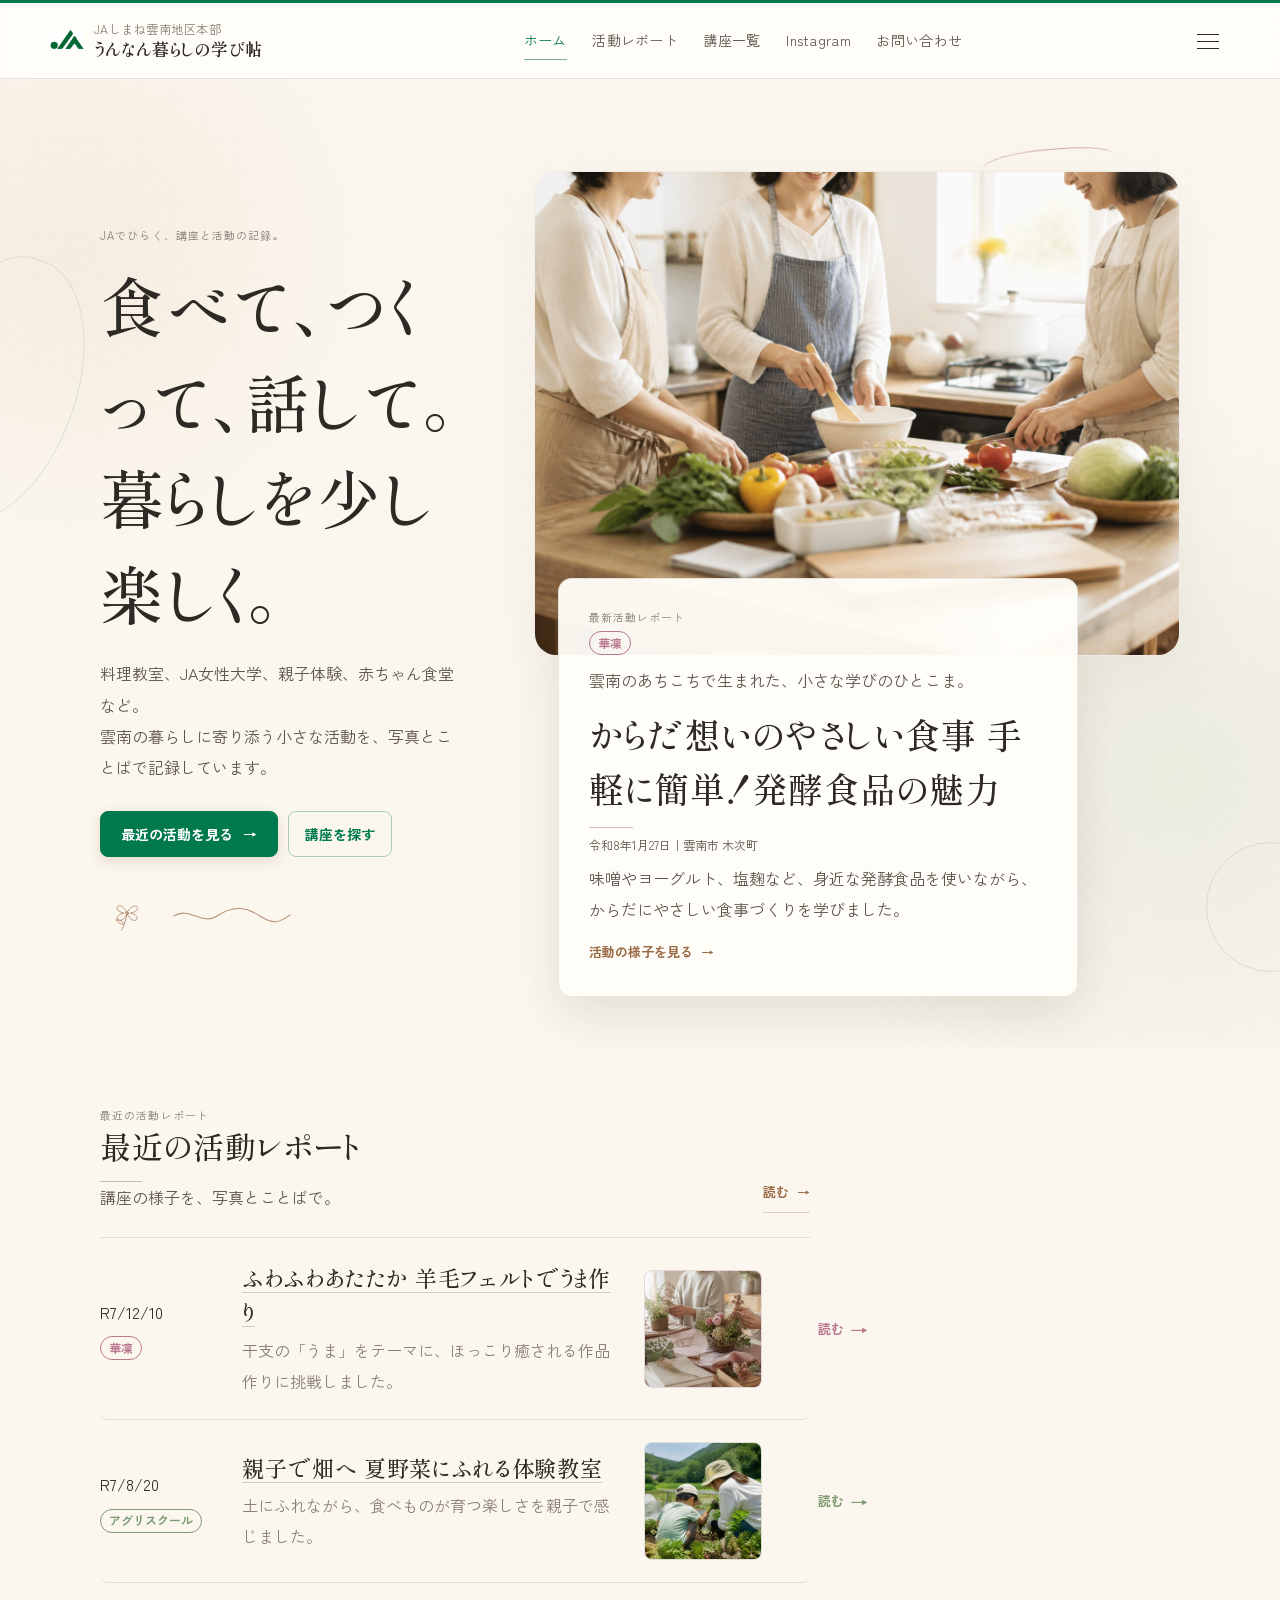
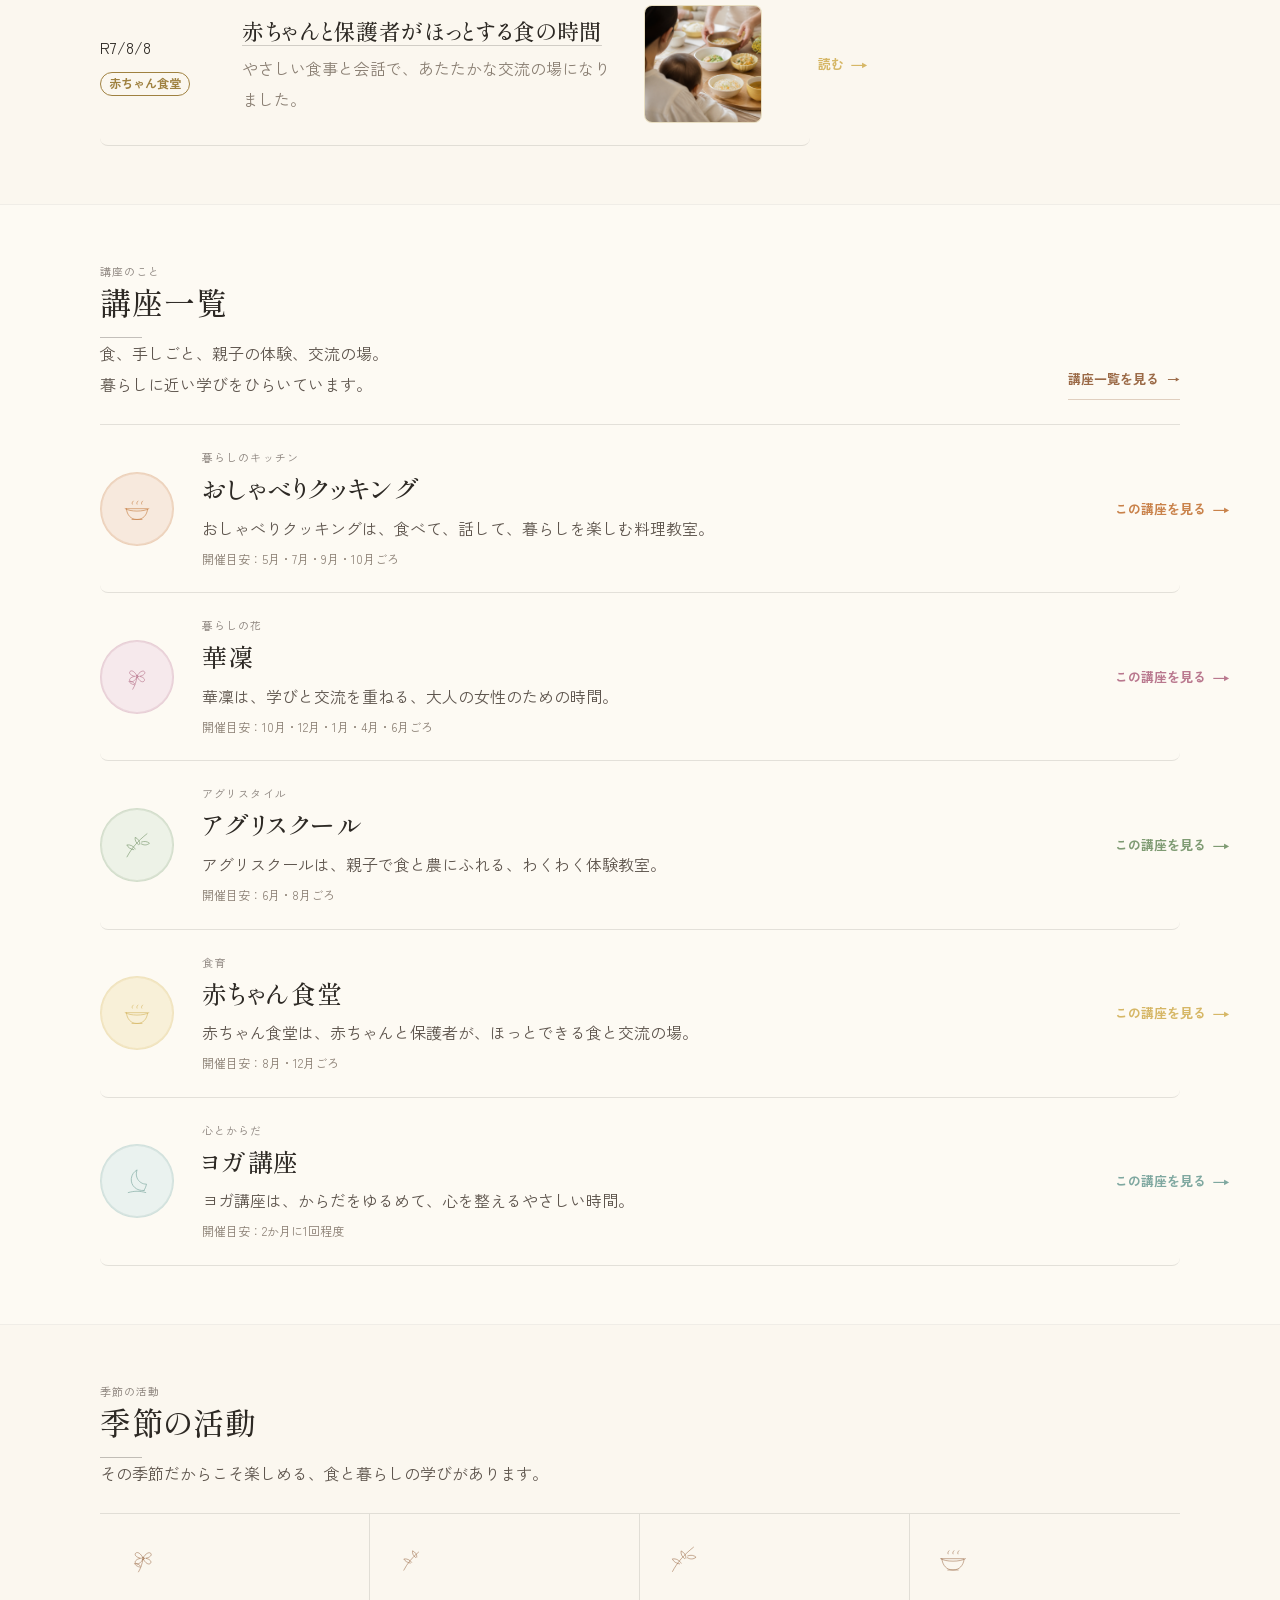
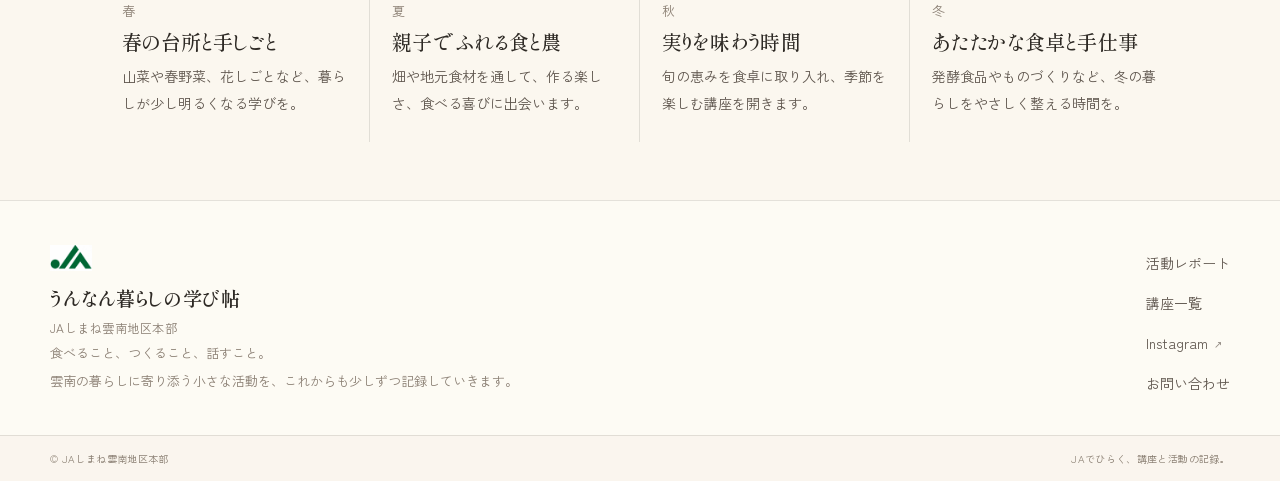
==== index.html @ 9eea7ff0 "うんなん暮らしの学び帖 初回コミット（公開サイト＋GAS管理画面） Co-Authored-By: Claude Fable 5 <noreply@anthropic.com>" ====
<!doctype html>
<html lang="ja">
<head>
  <meta charset="utf-8">
  <meta name="viewport" content="width=device-width, initial-scale=1">
  <title>うんなん暮らしの学び帖｜JAしまね雲南地区本部</title>
  <meta name="description" content="料理教室、JA女性大学、親子体験、赤ちゃん食堂など。雲南の暮らしに寄り添う小さな活動を、写真とことばで記録しています。">
  <meta name="theme-color" content="#fbf7ef">

  <meta property="og:type" content="website">
  <meta property="og:title" content="うんなん暮らしの学び帖">
  <meta property="og:description" content="食べて、つくって、話して。雲南の暮らしに寄り添う講座と活動の記録。">
  <meta property="og:site_name" content="うんなん暮らしの学び帖">
  <meta property="og:image" content="assets/images/symbol_ja.png">
  <meta name="format-detection" content="telephone=no">

  <link rel="icon" href="assets/images/symbol_ja.png" type="image/png">
  <link rel="apple-touch-icon" href="assets/images/symbol_ja.png">

  <link rel="preconnect" href="https://fonts.googleapis.com">
  <link rel="preconnect" href="https://fonts.gstatic.com" crossorigin>
  <link href="https://fonts.googleapis.com/css2?family=Shippori+Mincho:wght@400;500;600;700&family=Zen+Kaku+Gothic+New:wght@400;500;700&display=swap" rel="stylesheet">

  <link rel="stylesheet" href="style.css?v=20260709-photo-quality-ui">

  <style>
    /* =========================================================
       Design refresh — 2026-07-09
       既存 style.css / app.js を壊さず index.html 側だけで上書きする
       デザインパッチ。index.html を差し替えるだけで反映されます。
       ・和文Webフォント（明朝＝Shippori Mincho / ゴシック＝Zen Kaku）
       ・"帖(notebook)" を意識した紙とJAグリーンの綴じ差し色
       ・ボタン/カード/一覧の手触りを微調整
       ・フッター再構成・スキップリンク・focus / reduced-motion 対応
       ========================================================= */

    :root {
      --font-sans: "Zen Kaku Gothic New", system-ui, -apple-system, BlinkMacSystemFont, "Hiragino Sans", "Yu Gothic", sans-serif;
      --font-serif: "Shippori Mincho", "Yu Mincho", "Hiragino Mincho ProN", "Noto Serif JP", serif;
      --shadow-soft: 0 6px 20px rgba(70, 50, 30, 0.05);
      --shadow-panel: 0 18px 48px rgba(70, 50, 30, 0.07);
    }

    body {
      font-feature-settings: "palt" 1;
      text-rendering: optimizeLegibility;
      -webkit-font-smoothing: antialiased;
    }

    ::selection {
      background: rgba(0, 122, 77, 0.14);
    }

    :focus-visible {
      outline: 2px solid var(--warm-brown);
      outline-offset: 3px;
      border-radius: 3px;
    }

    @media (prefers-reduced-motion: reduce) {
      * {
        animation-duration: 0.001ms !important;
        transition-duration: 0.001ms !important;
        scroll-behavior: auto !important;
      }
    }

    /* --- スキップリンク（キーボード操作時のみ表示） --- */
    .skip-link {
      position: fixed;
      top: 12px;
      left: 12px;
      z-index: 300;
      padding: 10px 16px;
      border-radius: var(--radius-sm);
      background: var(--ja-green);
      color: #fff;
      font-size: 13px;
      font-weight: 700;
      opacity: 0;
      transform: translateY(-64px);
      transition: transform 160ms ease, opacity 160ms ease;
    }
    .skip-link:focus-visible {
      opacity: 1;
      transform: none;
      outline-color: #fff;
    }

    /* --- ヘッダー：帳面の綴じ紐のようなJAグリーンの差し色 --- */
    .site-header {
      border-top: 3px solid var(--ja-green);
    }
    .brand strong {
      font-family: var(--font-serif);
      font-weight: 600;
      letter-spacing: 0.03em;
    }
    .brand small {
      letter-spacing: 0.04em;
    }
    .desktop-nav a {
      letter-spacing: 0.02em;
    }
    /* アクティブ/ホバーの下線をやや太く、JAグリーン寄りに */
    .desktop-nav a.is-active,
    .desktop-nav a:hover {
      color: var(--ja-green);
    }
    .desktop-nav a.is-active::after,
    .desktop-nav a:hover::after {
      opacity: 0.55;
    }

    /* --- ボタンの手触りを少しやわらかく --- */
    .primary-button {
      box-shadow: 0 4px 14px rgba(155, 106, 71, 0.22);
      transition: transform 140ms ease, box-shadow 140ms ease, background 140ms ease;
    }
    .primary-button:hover {
      background: color-mix(in srgb, var(--warm-brown), #000 6%);
      box-shadow: 0 7px 20px rgba(155, 106, 71, 0.28);
      transform: translateY(-1px);
    }
    .outline-button,
    .button-quiet,
    .ghost-button {
      transition: background 140ms ease, border-color 140ms ease, color 140ms ease;
    }
    .button-quiet:hover,
    .outline-button:hover {
      border-color: var(--warm-brown);
    }

    /* --- 見出しの明朝を少し引き締める --- */
    .section-title,
    .feature-report__caption h2,
    .course-row h3,
    .news-item h3,
    .info-box h2,
    .voice-box h2 {
      letter-spacing: 0.03em;
    }

    /* --- 最新レポートのキャプションカードに奥行き --- */
    .feature-report__caption {
      box-shadow: var(--shadow-panel);
    }

    /* --- 一覧行：ホバー時にほんの少し前へ出る手触り --- */
    .news-item,
    .course-row {
      border-radius: var(--radius-sm);
      transition: background 160ms ease, border-color 160ms ease, transform 160ms ease;
    }
    .news-item:hover,
    .course-row:hover {
      transform: translateX(2px);
    }
    .news-item__image img,
    .feature-report__image img,
    .course-door__photo img,
    .article-main-image img {
      transition: transform 320ms ease, filter 320ms ease;
    }
    .news-item:hover .news-item__image img,
    .feature-report:hover .feature-report__image img {
      transform: scale(1.03);
      filter: saturate(0.98) contrast(0.98);
    }

    /* --- 講座アイコンの円に、講座色のやわらかな塗り --- */
    .course-row__icon {
      background: color-mix(in srgb, var(--course-soft), transparent 24%);
      box-shadow: inset 0 0 0 1px color-mix(in srgb, var(--course-color), transparent 82%);
    }

    /* --- 季節ノートのアイコンを講座色でなく季節の茶に統一（既存踏襲）--- */
    .season-note h3 {
      letter-spacing: 0.02em;
    }

    /* --- モバイルメニュー末尾のひとこと --- */
    .menu-foot {
      margin: 24px 0 0;
      color: var(--muted);
      font-family: var(--font-serif);
      font-size: 14px;
      line-height: 2.1;
    }

    .noscript-note {
      width: min(var(--content), calc(100% - 48px));
      margin: 56px auto;
      color: var(--text-soft);
    }

    /* --- フッター再構成（2段組＋下段のクレジット帯） --- */
    .site-footer .footer-inner {
      align-items: start;
      padding: 44px 0 32px;
    }
    .footer-brand {
      max-width: 540px;
    }
    .footer-title {
      margin: 0;
      color: var(--ink);
      font-family: var(--font-serif);
      font-size: 19px;
      font-weight: 600;
      letter-spacing: 0.03em;
    }
    .footer-org {
      margin: 3px 0 14px;
      color: var(--muted);
      font-size: 12px;
      letter-spacing: 0.04em;
    }
    .footer-note {
      margin: 0;
      font-size: 13px;
      line-height: 2.1;
    }
    .footer-links {
      display: grid;
      gap: 2px;
      align-content: start;
      justify-items: start;
    }
    .footer-links a {
      min-height: 38px;
      color: var(--text-soft);
    }
    .footer-links a:hover {
      color: var(--warm-brown);
    }
    .footer-bottom {
      border-top: 1px solid var(--line);
      background: rgba(248, 241, 231, 0.5);
    }
    .footer-bottom-inner {
      display: flex;
      flex-wrap: wrap;
      gap: 6px 18px;
      justify-content: space-between;
      width: min(var(--wide), calc(100% - 40px));
      margin: 0 auto;
      padding: 13px 0;
      color: var(--muted);
      font-size: 12px;
      letter-spacing: 0.03em;
    }

    @media (max-width: 800px) {
      .footer-bottom-inner {
        width: min(100% - 24px, var(--wide));
      }
    }
  </style>
</head>
<body>
  <a class="skip-link" href="#app">本文へ移動する</a>

  <header class="site-header">
    <div class="header-inner">
      <a class="brand" href="#home" data-route="home" aria-label="ホームへ">
        <span class="ja-mark" aria-hidden="true">
          <img src="assets/images/symbol_ja.png" alt="">
        </span>
        <span>
          <small>JAしまね雲南地区本部</small>
          <strong>うんなん暮らしの学び帖</strong>
        </span>
      </a>

      <nav class="desktop-nav" aria-label="主要ナビゲーション">
        <a href="#home" data-route="home">ホーム</a>
        <a href="#reports" data-route="reports">活動レポート</a>
        <a href="#courses" data-route="courses">講座一覧</a>
        <a class="nav-external" href="https://www.instagram.com/" target="_blank" rel="noopener noreferrer">Instagram</a>
        <a href="#contact" data-route="contact">お問い合わせ</a>
      </nav>

      <div class="header-actions">
        <button class="menu-button" type="button" aria-label="メニューを開く" aria-expanded="false" aria-controls="mobileMenu">
          <span></span>
          <span></span>
          <span></span>
        </button>
      </div>
    </div>
  </header>

  <div class="mobile-menu" id="mobileMenu" hidden>
    <a href="#home" data-route="home">ホーム</a>
    <a href="#reports" data-route="reports">活動レポート</a>
    <a href="#courses" data-route="courses">講座一覧</a>
    <a class="nav-external" href="https://www.instagram.com/" target="_blank" rel="noopener noreferrer">Instagram<span class="external-mark" aria-hidden="true">↗</span></a>
    <a href="#contact" data-route="contact">お問い合わせ</a>
    <p class="menu-foot">食べて、つくって、話して。<br>暮らしを少し楽しく。</p>
  </div>

  <div class="page-loading" id="pageLoading" hidden aria-live="polite">読み込み中</div>

  <main id="app" tabindex="-1">
    <noscript>
      <p class="noscript-note">このサイトの表示にはJavaScriptが必要です。ブラウザの設定をご確認ください。</p>
    </noscript>
  </main>

  <footer class="site-footer">
    <div class="footer-inner">
      <div class="footer-brand">
        <img class="footer-ja-mark" src="assets/images/symbol_ja.png" alt="" aria-hidden="true">
        <p class="footer-title">うんなん暮らしの学び帖</p>
        <p class="footer-org">JAしまね雲南地区本部</p>
        <p class="footer-note">食べること、つくること、話すこと。<br>雲南の暮らしに寄り添う小さな活動を、これからも少しずつ記録していきます。</p>
      </div>
      <nav class="footer-links" aria-label="フッターナビゲーション">
        <a href="#reports" data-route="reports">活動レポート</a>
        <a href="#courses" data-route="courses">講座一覧</a>
        <a class="nav-external" href="https://www.instagram.com/" target="_blank" rel="noopener noreferrer">Instagram</a>
        <a href="#contact" data-route="contact">お問い合わせ</a>
      </nav>
    </div>
    <div class="footer-bottom">
      <div class="footer-bottom-inner">
        <small>&copy; JAしまね雲南地区本部</small>
        <small>JAでひらく、講座と活動の記録。</small>
      </div>
    </div>
  </footer>

  <!-- 公開データの取得先（GAS ウェブアプリ / gas/Code.gs）。
       このURLを外す・空にすると data.js 同梱のサンプルデータで表示します。 -->
  <script>
    window.LEARNING_DATA_URL = "https://script.google.com/macros/s/AKfycbzBBz-yblFop0MwRkPhVc04i-c4s7ERwGhSbIxobxYdKeJ8aN7dman0VWMcrBsDC6qzqA/exec";
    window.LEARNING_ADMIN_URL = window.LEARNING_DATA_URL + "?page=admin";
  </script>
  <script src="data.js?v=20260710-admin-fallback"></script>
  <script src="app.js?v=20260710-admin-fallback"></script>
</body>
</html>
---- style.css ----
:root {
  --bg: #fbf7ef;
  --paper: #fffdf8;
  --paper-soft: #f8f1e7;
  --ink: #2d2924;
  --text-soft: #5e554d;
  --muted: #8a7f73;
  --line: rgba(45, 41, 36, 0.12);
  --line-strong: rgba(45, 41, 36, 0.22);
  --ja-green: #007a4d;
  --warm-brown: #9b6a47;
  --cooking: #c9824a;
  --cooking-pale: #f5e4d5;
  --karin: #b9788e;
  --karin-pale: #f4e4e9;
  --agri: #7f9b73;
  --agri-pale: #e8efe3;
  --baby: #d6b766;
  --baby-pale: #f6edcf;
  --yoga: #7fa8a0;
  --yoga-pale: #e4efed;
  --admin: #566d7d;
  --admin-pale: #edf3f6;
  --font-sans: system-ui, -apple-system, BlinkMacSystemFont, "Hiragino Sans", "Yu Gothic", sans-serif;
  --font-serif: "Yu Mincho", "Hiragino Mincho ProN", "Noto Serif JP", serif;
  --radius-sm: 8px;
  --radius-md: 14px;
  --radius-lg: 22px;
  --shadow-soft: 0 5px 16px rgba(70, 50, 30, 0.025);
  --shadow-panel: 0 14px 42px rgba(70, 50, 30, 0.04);
  --content: 1080px;
  --wide: 1180px;
  --reading: 680px;
}

* {
  box-sizing: border-box;
}

html {
  scroll-behavior: smooth;
}

body {
  margin: 0;
  background: var(--bg);
  color: var(--ink);
  font-family: var(--font-sans);
  font-size: 16px;
  line-height: 1.95;
  letter-spacing: 0;
}

body::before {
  position: fixed;
  inset: 0;
  z-index: -1;
  content: "";
  pointer-events: none;
  background:
    linear-gradient(90deg, rgba(45, 41, 36, 0.025) 1px, transparent 1px),
    linear-gradient(rgba(45, 41, 36, 0.018) 1px, transparent 1px);
  background-size: 34px 34px;
  mask-image: linear-gradient(180deg, rgba(0, 0, 0, 0.55), transparent 78%);
}

body::after {
  position: fixed;
  inset: 0;
  z-index: 100;
  content: "";
  pointer-events: none;
  background: rgba(45, 41, 36, 0);
  transition: background 180ms ease;
}

body.menu-open {
  overflow: hidden;
}

body.menu-open::after {
  pointer-events: auto;
  background: rgba(45, 41, 36, 0.28);
}

a {
  color: inherit;
  text-decoration: none;
}

button,
input,
select,
textarea {
  font: inherit;
}

button {
  cursor: pointer;
}

img {
  display: block;
  max-width: 100%;
}

.site-header {
  position: sticky;
  top: 0;
  z-index: 130;
  border-bottom: 1px solid var(--line);
  background: rgba(255, 253, 248, 0.9);
  backdrop-filter: blur(14px);
}

.page-loading {
  position: fixed;
  top: 82px;
  right: 18px;
  z-index: 80;
  padding: 8px 12px;
  border: 1px solid var(--line);
  border-radius: 999px;
  background: rgba(255, 253, 248, 0.94);
  color: var(--muted);
  font-size: 12px;
  box-shadow: 0 4px 14px rgba(70, 50, 30, 0.02);
}

.header-inner {
  display: flex;
  align-items: center;
  justify-content: space-between;
  gap: 20px;
  width: min(var(--wide), calc(100% - 40px));
  min-height: 72px;
  margin: 0 auto;
}

.brand {
  display: inline-flex;
  align-items: center;
  gap: 10px;
  min-width: 250px;
}

.ja-mark {
  display: block;
  flex: 0 0 auto;
  width: 34px;
}

.ja-mark img {
  display: block;
  width: 100%;
  height: auto;
}

.brand small,
.kicker,
.meta,
.card-meta,
.form-hint {
  display: block;
  color: var(--muted);
  font-size: 12px;
  line-height: 1.55;
}

.kicker {
  color: rgba(94, 85, 77, 0.72);
  font-size: 11px;
  letter-spacing: 0.1em;
  text-transform: none;
}

.brand strong {
  display: block;
  font-size: 17px;
  font-weight: 600;
  line-height: 1.35;
}

.desktop-nav {
  display: flex;
  flex: 1 1 auto;
  align-items: center;
  justify-content: center;
  gap: clamp(14px, 2vw, 26px);
  color: var(--text-soft);
  font-size: 14px;
  white-space: nowrap;
}

.desktop-nav a {
  position: relative;
  display: inline-flex;
  align-items: center;
  gap: 6px;
  padding: 24px 0;
}

.desktop-nav a::after {
  position: absolute;
  right: 0;
  bottom: 18px;
  left: 0;
  height: 1px;
  content: "";
  background: currentColor;
  opacity: 0;
  transform: scaleX(0.4);
  transition: opacity 180ms ease, transform 180ms ease;
}

.desktop-nav a.is-active,
.desktop-nav a:hover {
  color: var(--warm-brown);
}

.desktop-nav a.is-active::after,
.desktop-nav a:hover::after {
  opacity: 0.45;
  transform: scaleX(1);
}

.nav-external::after {
  content: "↗";
  color: currentColor;
  font-size: 0.72em;
  line-height: 1;
  opacity: 0.68;
}

.header-actions {
  display: flex;
  align-items: center;
  gap: 10px;
}

.outline-button,
.primary-button,
.button-quiet,
.ghost-button {
  display: inline-flex;
  align-items: center;
  justify-content: center;
  gap: 10px;
  min-height: 42px;
  padding: 7px 16px;
  border: 1px solid var(--line-strong);
  border-radius: var(--radius-sm);
  background: transparent;
  color: var(--warm-brown);
  font-weight: 600;
  font-size: 14px;
  line-height: 1.3;
}

.primary-button {
  border-color: var(--warm-brown);
  background: var(--warm-brown);
  color: var(--paper);
}

.outline-button:hover,
.primary-button:hover,
.button-quiet:hover,
.ghost-button:hover,
.text-link:hover,
.section-link:hover {
  background: rgba(155, 106, 71, 0.06);
}

.menu-button {
  position: relative;
  z-index: 132;
  display: grid;
  width: 44px;
  height: 44px;
  place-items: center;
  border: 0;
  background: transparent;
  color: var(--ink);
}

.menu-button span {
  position: absolute;
  left: 11px;
  display: block;
  width: 22px;
  height: 1px;
  background: currentColor;
  transition: transform 180ms ease, opacity 180ms ease;
}

.menu-button span:nth-child(1) {
  top: 15px;
}

.menu-button span:nth-child(2) {
  top: 22px;
}

.menu-button span:nth-child(3) {
  top: 29px;
}

.menu-button[aria-expanded="true"] span:nth-child(1) {
  top: 22px;
  transform: rotate(42deg);
}

.menu-button[aria-expanded="true"] span:nth-child(2) {
  opacity: 0;
}

.menu-button[aria-expanded="true"] span:nth-child(3) {
  top: 22px;
  transform: rotate(-42deg);
}

.mobile-menu {
  position: fixed;
  top: 0;
  right: 0;
  bottom: 0;
  z-index: 121;
  display: grid;
  align-content: start;
  gap: 0;
  width: min(86vw, 380px);
  margin: 0;
  padding: 88px 30px 30px;
  border-left: 1px solid var(--line);
  border-radius: 24px 0 0 24px;
  background: rgba(255, 253, 248, 0.98);
  box-shadow: -20px 0 80px rgba(45, 41, 36, 0.18);
}

.mobile-menu::before {
  display: block;
  margin-bottom: 16px;
  color: var(--muted);
  font-size: 12px;
  letter-spacing: 0.12em;
  content: "メニュー";
}

.mobile-menu[hidden] {
  display: none;
}

.mobile-menu a {
  display: flex;
  align-items: center;
  justify-content: space-between;
  gap: 12px;
  min-height: 52px;
  padding: 14px 2px;
  border-bottom: 1px solid var(--line);
  font-family: var(--font-serif);
  font-size: 20px;
}

.mobile-menu a.is-active {
  color: var(--warm-brown);
}

.mobile-menu .menu-secondary {
  color: var(--muted);
  font-family: var(--font-sans);
  font-size: 14px;
}

.mobile-menu .nav-external::after {
  display: none;
}

.external-mark {
  color: var(--muted);
  font-family: var(--font-sans);
  font-size: 13px;
}

#app {
  min-height: 70vh;
  outline: none;
}

.page {
  animation: page-in 220ms ease;
}

@keyframes page-in {
  from {
    opacity: 0;
    transform: translateY(8px);
  }
  to {
    opacity: 1;
    transform: translateY(0);
  }
}

.container {
  width: min(var(--content), calc(100% - 48px));
  margin: 0 auto;
}

.home-cover {
  position: relative;
  overflow: hidden;
  padding: clamp(44px, 8vw, 92px) 0 52px;
  background:
    radial-gradient(circle at 6% 18%, rgba(201, 130, 74, 0.09), transparent 20rem),
    radial-gradient(circle at 92% 72%, rgba(127, 155, 115, 0.12), transparent 24rem);
}

.home-cover::before {
  position: absolute;
  top: 18%;
  left: -76px;
  width: 150px;
  height: 270px;
  content: "";
  border: 1px solid rgba(0, 122, 77, 0.13);
  border-radius: 48% 52% 55% 45%;
  transform: rotate(18deg);
  pointer-events: none;
}

.home-cover::after {
  position: absolute;
  right: -56px;
  bottom: 8%;
  width: 128px;
  height: 128px;
  content: "";
  border: 1px solid rgba(155, 106, 71, 0.18);
  border-radius: 50%;
  pointer-events: none;
}

.home-cover__grid {
  position: relative;
  z-index: 1;
  display: grid;
  grid-template-columns: minmax(0, 0.72fr) minmax(480px, 1.28fr);
  gap: clamp(32px, 6vw, 70px);
  align-items: center;
}

.home-cover__copy h1,
.subpage-hero h1,
.course-door h1,
.article-title-block h1,
.admin-top h1 {
  margin: 12px 0 18px;
  font-family: var(--font-serif);
  font-weight: 500;
  line-height: 1.5;
  letter-spacing: 0.04em;
}

.home-cover__copy h1 {
  font-size: clamp(38px, 6vw, 64px);
}

.home-cover__copy p,
.lead {
  max-width: 610px;
  margin: 0;
  color: var(--text-soft);
  font-size: 16px;
}

code {
  padding: 0.12em 0.35em;
  border: 1px solid rgba(45, 41, 36, 0.12);
  border-radius: 5px;
  background: rgba(255, 253, 248, 0.72);
  color: var(--warm-brown);
  font-family: ui-monospace, SFMono-Regular, Menlo, Consolas, monospace;
  font-size: 0.9em;
}

.hero-actions {
  display: flex;
  flex-wrap: wrap;
  gap: 10px;
  margin-top: 26px;
}

.home-cover__actions {
  margin-top: 28px;
}

.home-cover__actions .primary-button {
  min-height: 46px;
  padding-inline: 20px;
  background: var(--ja-green);
  border-color: var(--ja-green);
  color: #fff;
}

.home-cover__actions .primary-button:hover {
  background: #006c45;
  border-color: #006c45;
}

.home-cover__actions .outline-button {
  min-height: 46px;
  border-color: rgba(0, 122, 77, 0.32);
  color: var(--ja-green);
}

.home-cover__actions .outline-button:hover {
  background: rgba(0, 122, 77, 0.06);
  border-color: var(--ja-green);
}

.cover-doodle {
  display: flex;
  align-items: center;
  gap: 18px;
  margin-top: 30px;
  color: rgba(155, 106, 71, 0.72);
}

.hand-icon {
  display: inline-flex;
  color: currentColor;
}

.hand-icon svg {
  width: 54px;
  height: 54px;
  fill: none;
  stroke: currentColor;
  stroke-width: 1.05;
  stroke-linecap: round;
  stroke-linejoin: round;
}

.hand-icon-wave svg {
  width: 120px;
  height: 24px;
}

.feature-report {
  position: relative;
  min-width: 0;
  filter: drop-shadow(0 16px 30px rgba(70, 50, 30, 0.06));
}

.feature-report::before {
  position: absolute;
  top: -22px;
  right: 10%;
  width: 132px;
  height: 28px;
  content: "";
  border-top: 1px solid color-mix(in srgb, var(--course-color), transparent 30%);
  border-radius: 60% 40% 48% 52%;
  transform: rotate(-4deg);
}

.feature-report__image {
  display: block;
  overflow: hidden;
  border-radius: var(--radius-lg);
  background: var(--course-soft);
}

.image-frame {
  position: relative;
}

.photo-frame {
  overflow: hidden;
  border: 1px solid rgba(70, 55, 40, 0.08);
  border-radius: 22px;
  background: #fffdf8;
}

.photo-frame img {
  width: 100%;
  height: 100%;
  object-fit: cover;
  filter: brightness(1.04) contrast(0.96) saturate(0.9);
}

.article-main-photo {
  aspect-ratio: 4 / 3;
}

.gallery-photo {
  aspect-ratio: 1 / 1;
}

.photo-pos-center img {
  object-position: center center;
}

.photo-pos-top img {
  object-position: center top;
}

.photo-pos-bottom img {
  object-position: center bottom;
}

.photo-pos-left img {
  object-position: left center;
}

.photo-pos-right img {
  object-position: right center;
}

.image-frame.is-loading::before,
.image-frame.is-error::after {
  position: absolute;
  inset: 0;
  z-index: 1;
  display: grid;
  place-items: center;
  padding: 18px;
  background: color-mix(in srgb, var(--course-soft, var(--paper-soft)), var(--paper) 50%);
  color: var(--muted);
  font-size: 13px;
  text-align: center;
}

.image-frame.is-loading::before {
  content: "画像を読み込み中";
}

.image-frame.is-error::after {
  content: "画像を読み込めませんでした";
}

.feature-report__image img {
  width: 100%;
  min-height: 430px;
  object-fit: cover;
  filter: brightness(1.04) contrast(0.96) saturate(0.9);
}

.feature-report__caption {
  position: relative;
  width: min(520px, calc(100% - 44px));
  margin: -78px 0 0 24px;
  padding: clamp(20px, 4vw, 30px);
  border: 1px solid rgba(45, 41, 36, 0.1);
  border-radius: var(--radius-md);
  background: rgba(255, 253, 248, 0.96);
  box-shadow: 0 4px 14px rgba(70, 50, 30, 0.02);
}

.feature-report__caption h2 {
  margin: 10px 0 8px;
  font-family: var(--font-serif);
  font-size: clamp(24px, 3vw, 35px);
  font-weight: 500;
  line-height: 1.55;
}

.feature-report__caption h2::after {
  display: block;
  width: 44px;
  height: 1px;
  margin-top: 12px;
  content: "";
  background: var(--course-color);
  opacity: 0.5;
}

.feature-report__caption p {
  margin: 8px 0 0;
  color: var(--text-soft);
}

.section {
  padding: 58px 0;
}

.section-paper {
  background: rgba(255, 253, 248, 0.45);
  border-top: 1px solid rgba(45, 41, 36, 0.06);
  border-bottom: 1px solid rgba(45, 41, 36, 0.06);
}

.section-header {
  display: flex;
  align-items: end;
  justify-content: space-between;
  gap: 18px;
  margin-bottom: 24px;
}

.section-title {
  margin: 0;
  font-family: var(--font-serif);
  font-size: clamp(22px, 3vw, 31px);
  font-weight: 500;
  line-height: 1.45;
  letter-spacing: 0.04em;
}

.section-title::after {
  display: block;
  width: 42px;
  height: 1px;
  margin-top: 12px;
  content: "";
  background: currentColor;
  opacity: 0.28;
}

.section-link,
.text-link {
  display: inline-flex;
  align-items: center;
  gap: 8px;
  margin-top: 14px;
  color: var(--warm-brown);
  font-size: 13px;
  font-weight: 600;
}

.section-link {
  padding: 8px 0;
  border-bottom: 1px solid rgba(155, 106, 71, 0.3);
  transition: color 160ms ease, border-color 160ms ease, gap 160ms ease;
}

.section-link:hover {
  gap: 12px;
  border-color: currentColor;
  color: var(--ja-green);
}

.section-link::after,
.text-link::after {
  content: "→";
}

.home-news {
  display: grid;
  grid-template-columns: minmax(0, 1fr) 310px;
  gap: clamp(32px, 5vw, 60px);
  align-items: start;
}

.news-list,
.course-list {
  border-top: 1px solid var(--line);
}

.news-item {
  display: grid;
  grid-template-columns: 128px minmax(0, 1fr) 150px 26px;
  gap: 24px;
  align-items: center;
  min-height: 112px;
  padding: 28px 0;
  border-bottom: 1px solid var(--line);
  outline-offset: 6px;
  transition: background 160ms ease, border-color 160ms ease;
}

.news-item:hover,
.news-item:focus-visible {
  background: rgba(255, 253, 248, 0.42);
  border-bottom-color: color-mix(in srgb, var(--course-color), transparent 62%);
}

.mini-news .news-item {
  grid-template-columns: 118px minmax(0, 1fr) 118px 24px;
  padding: 22px 0;
}

.news-item__meta {
  display: grid;
  gap: 8px;
  align-content: center;
}

.course-label,
.status-label {
  display: inline-flex;
  align-items: center;
  width: fit-content;
  min-height: 24px;
  padding: 2px 8px;
  border: 1px solid currentColor;
  border-radius: 999px;
  background: transparent;
  color: var(--course-ink, var(--warm-brown));
  font-size: 12px;
  font-weight: 600;
  line-height: 1.2;
}

.course-label.cooking {
  color: var(--cooking);
}

.course-label.karin {
  color: var(--karin);
}

.course-label.agri {
  color: var(--agri);
}

.course-label.baby {
  color: #9f8140;
}

.course-label.yoga {
  color: var(--yoga);
}

.news-item h3 {
  margin: 0 0 6px;
  font-family: var(--font-serif);
  font-size: clamp(20px, 2.6vw, 27px);
  font-weight: 500;
  line-height: 1.55;
  letter-spacing: 0.03em;
  text-decoration: underline;
  text-decoration-thickness: 1px;
  text-underline-offset: 5px;
  text-decoration-color: rgba(45, 41, 36, 0.2);
}

.mini-news .news-item h3 {
  font-size: clamp(18px, 2vw, 22px);
}

.news-item p {
  margin: 0;
  color: var(--muted);
}

.news-item__image {
  display: block;
  overflow: hidden;
  border-radius: var(--radius-sm);
  background: var(--course-soft);
}

.news-item__image img {
  width: 100%;
  aspect-ratio: 4 / 3;
  object-fit: cover;
  filter: saturate(0.9);
}

.row-action {
  display: inline-flex;
  align-items: center;
  justify-content: flex-end;
  gap: 6px;
  min-width: 82px;
  min-height: 44px;
  padding: 8px 0;
  color: var(--course-color, var(--warm-brown));
  font-size: 13px;
  font-weight: 700;
  white-space: nowrap;
}

.row-action span {
  font-size: 18px;
  line-height: 1;
}

.quiet-recruit {
  padding: 24px;
  border: 1px solid color-mix(in srgb, var(--course-color), transparent 72%);
  border-radius: var(--radius-md);
  background: linear-gradient(180deg, rgba(255, 253, 248, 0.78), var(--course-soft));
  box-shadow: 0 12px 26px rgba(70, 50, 30, 0.04);
}

.quiet-recruit h3 {
  margin: 8px 0;
  font-family: var(--font-serif);
  font-size: 22px;
  font-weight: 500;
  line-height: 1.55;
}

.quiet-recruit p {
  margin: 0 0 8px;
  color: var(--text-soft);
}

.course-row {
  display: grid;
  grid-template-columns: 92px minmax(0, 1fr) 32px;
  gap: 28px;
  align-items: center;
  min-height: 116px;
  padding: 31px 0;
  border-bottom: 1px solid var(--line);
  outline-offset: 6px;
  transition: background 160ms ease, border-color 160ms ease;
}

.course-row:hover,
.course-row:focus-visible {
  background: rgba(255, 253, 248, 0.42);
  border-bottom-color: color-mix(in srgb, var(--course-color), transparent 62%);
}

.home-course-list .course-row {
  grid-template-columns: 74px minmax(0, 1fr) 32px;
  padding: 24px 0;
}

.course-row__icon {
  display: grid;
  place-items: center;
  width: 92px;
  height: 92px;
  border-radius: 999px;
  border: 1px solid color-mix(in srgb, var(--course-color), transparent 76%);
  background: color-mix(in srgb, var(--course-soft), transparent 38%);
  color: var(--course-color);
}

.home-course-list .course-row__icon {
  width: 74px;
  height: 74px;
}

.course-row__icon .hand-icon svg {
  width: 48px;
  height: 48px;
}

.home-course-list .course-row__icon .hand-icon svg {
  width: 40px;
  height: 40px;
}

.course-row h3 {
  margin: 4px 0 6px;
  font-family: var(--font-serif);
  font-size: clamp(24px, 3vw, 30px);
  font-weight: 500;
  line-height: 1.45;
}

.home-course-list .course-row h3 {
  font-size: clamp(21px, 2.4vw, 25px);
}

.course-row p {
  max-width: 720px;
  margin: 0 0 6px;
  color: var(--text-soft);
}

.season-list {
  display: grid;
  grid-template-columns: repeat(4, minmax(0, 1fr));
  border-top: 1px solid var(--line);
}

.season-note {
  display: grid;
  gap: 14px;
  padding: 24px 22px;
  border-right: 1px solid var(--line);
  transition: background 160ms ease;
}

.season-note:hover {
  background: rgba(255, 253, 248, 0.58);
}

.season-note:last-child {
  border-right: 0;
}

.season-note .hand-icon {
  color: rgba(155, 106, 71, 0.78);
}

.season-note .hand-icon svg {
  width: 42px;
  height: 42px;
}

.season-note span {
  color: var(--muted);
  font-size: 13px;
}

.season-note h3 {
  margin: 2px 0 6px;
  font-family: var(--font-serif);
  font-size: 20px;
  font-weight: 500;
  line-height: 1.5;
}

.season-note p {
  margin: 0;
  color: var(--text-soft);
  font-size: 14px;
}

.subpage-hero {
  padding: clamp(54px, 8vw, 92px) 0 28px;
}

.subpage-hero h1 {
  max-width: 780px;
  font-size: clamp(34px, 6vw, 58px);
}

.subpage-hero .lead {
  max-width: 700px;
}

.course-door {
  position: relative;
  overflow: hidden;
  padding: clamp(54px, 8vw, 92px) 0;
  background:
    radial-gradient(circle at 82% 28%, color-mix(in srgb, var(--course-soft), transparent 20%), transparent 32%),
    linear-gradient(135deg, var(--course-soft), rgba(255, 253, 248, 0.82) 66%),
    var(--paper);
}

.course-door::after {
  position: absolute;
  right: 7%;
  bottom: 36px;
  width: 180px;
  height: 60px;
  content: "";
  border-bottom: 1px solid color-mix(in srgb, var(--course-color), transparent 36%);
  border-radius: 50%;
  transform: rotate(-7deg);
}

.course-door__inner {
  position: relative;
  z-index: 1;
  display: grid;
  grid-template-columns: minmax(0, 1fr) 360px;
  gap: clamp(32px, 5vw, 60px);
  align-items: center;
}

.course-door__copy .hand-icon {
  margin: 18px 0 2px;
  color: var(--course-color);
}

.course-door h1 {
  color: var(--course-ink);
  font-size: clamp(42px, 7vw, 76px);
  line-height: 1.25;
}

.course-door__copy p:not(.lead):not(.meta) {
  max-width: 620px;
  margin: 14px 0;
  color: var(--text-soft);
}

.course-door__photo,
.article-main-image {
  overflow: hidden;
  margin: 0;
  border-radius: var(--radius-lg);
  background: var(--course-soft, var(--paper-soft));
}

.course-door__photo img {
  width: 100%;
  min-height: 320px;
  object-fit: cover;
  filter: brightness(1.04) contrast(0.96) saturate(0.9);
}

.two-column {
  display: grid;
  grid-template-columns: minmax(0, 1fr) 310px;
  gap: clamp(34px, 5vw, 62px);
  align-items: start;
}

.filter-bar {
  display: flex;
  flex-wrap: wrap;
  gap: 8px;
  margin-bottom: 0;
}

.filter-bar button {
  min-height: 42px;
  padding: 8px 14px;
  border: 1px solid var(--line);
  border-radius: 999px;
  background: transparent;
  color: var(--text-soft);
  font-size: 13px;
}

.filter-bar button.is-active {
  border-color: var(--warm-brown);
  border-bottom-width: 2px;
  background: rgba(155, 106, 71, 0.1);
  color: var(--warm-brown);
}

.report-tools {
  display: grid;
  gap: 16px;
  margin-bottom: 24px;
}

.report-search {
  display: grid;
  grid-template-columns: minmax(0, 1fr) 160px;
  gap: 12px;
  padding: 14px;
  border: 1px solid var(--line);
  border-radius: var(--radius-md);
  background: rgba(255, 253, 248, 0.55);
}

.report-search label {
  display: grid;
  gap: 5px;
  color: var(--muted);
  font-size: 12px;
  font-weight: 600;
}

.report-search input,
.report-search select {
  width: 100%;
  min-height: 44px;
  padding: 9px 11px;
  border: 1px solid var(--line);
  border-radius: var(--radius-sm);
  background: var(--paper);
  color: var(--ink);
}

.empty-state {
  margin: 0;
  padding: 28px 0;
  border-bottom: 1px solid var(--line);
  color: var(--muted);
}

.article-hero {
  position: relative;
  padding: clamp(58px, 8vw, 104px) 0 42px;
  background: linear-gradient(180deg, var(--course-soft), rgba(251, 247, 239, 0));
}

.article-title-block {
  position: relative;
  max-width: 880px;
}

.article-title-block h1 {
  font-size: clamp(34px, 6vw, 62px);
}

.article-title-block .lead {
  color: var(--course-ink);
}

.article-doodle {
  position: absolute;
  right: 0;
  bottom: -10px;
  display: flex;
  gap: 14px;
  align-items: center;
  color: color-mix(in srgb, var(--course-color), transparent 28%);
  opacity: 0.72;
}

.article-body {
  max-width: var(--content);
}

.article-main-image {
  margin: 0 auto 42px;
}

.article-main-image img {
  width: 100%;
  max-height: 560px;
  object-fit: cover;
  filter: brightness(1.04) contrast(0.96) saturate(0.9);
}

.reading {
  max-width: var(--reading);
  margin: 0 auto;
  font-size: 16px;
  line-height: 2.2;
}

.recruit-bottom-cta {
  display: grid;
  gap: 14px;
  margin: 34px 0 0;
  padding: 22px;
  border: 1px solid var(--line);
  border-radius: var(--radius-md);
  background: rgba(255, 253, 248, 0.68);
}

.recruit-bottom-cta p {
  margin: 0;
  color: var(--text-soft);
}

.recruit-bottom-cta .primary-button {
  justify-self: start;
}

.copy-actions {
  display: flex;
  flex-wrap: wrap;
  gap: 6px 8px;
  align-items: center;
  margin-top: 16px;
}

.copy-button {
  display: inline-flex;
  align-items: center;
  justify-content: center;
  width: 32px;
  height: 32px;
  min-height: 32px;
  padding: 0;
  border: 1px solid var(--line);
  border-radius: 999px;
  background: transparent;
  color: color-mix(in srgb, var(--warm-brown), var(--muted) 32%);
  font-weight: 600;
  font-size: 16px;
  line-height: 1;
}

.copy-button:hover,
.copy-button:focus-visible {
  background: rgba(155, 106, 71, 0.06);
  border-color: var(--line-strong);
  color: var(--warm-brown);
}

.copy-icon {
  transform: translateY(-1px);
}

.copy-status {
  min-height: 1.4em;
  color: var(--muted);
  font-size: 11px;
}

.copy-fallback {
  flex-basis: 100%;
  width: 100%;
  min-height: 92px;
  padding: 10px 12px;
  border: 1px solid var(--line);
  border-radius: var(--radius-sm);
  background: var(--paper);
  color: var(--text-soft);
  font-size: 13px;
  line-height: 1.7;
  resize: vertical;
}

.application-button {
  margin-top: 18px;
}

.application-button.is-disabled {
  display: inline-flex;
  cursor: default;
  color: var(--muted);
  background: rgba(255, 253, 248, 0.48);
  opacity: 0.72;
}

.reading > p {
  margin: 0 0 22px;
}

.info-box,
.voice-box {
  position: relative;
  margin: 34px 0;
  padding: 24px;
  border: 1px solid rgba(45, 41, 36, 0.08);
  border-radius: var(--radius-md);
  background: rgba(248, 241, 231, 0.72);
}

.info-box {
  border-left: 3px solid color-mix(in srgb, var(--course-color), transparent 20%);
}

.info-box h2,
.voice-box h2 {
  margin: 0 0 14px;
  font-family: var(--font-serif);
  font-size: 22px;
  font-weight: 500;
  line-height: 1.45;
  color: var(--course-ink, var(--warm-brown));
}

.content-list {
  display: grid;
  gap: 10px;
  margin: 0;
  padding: 0;
  list-style: none;
}

.content-list li {
  position: relative;
  padding-left: 20px;
  color: var(--text-soft);
}

.content-list li::before {
  position: absolute;
  top: 0.82em;
  left: 0;
  width: 8px;
  height: 1px;
  content: "";
  background: var(--course-color, var(--warm-brown));
}

.voice-box::before {
  position: absolute;
  top: 16px;
  right: 22px;
  content: "“";
  color: color-mix(in srgb, var(--course-color), transparent 66%);
  font-family: Georgia, serif;
  font-size: 72px;
  line-height: 1;
}

.voice-box blockquote {
  margin: 10px 0 0;
  color: var(--text-soft);
}

.contact-layout {
  display: grid;
  grid-template-columns: minmax(0, 1fr) 310px;
  gap: clamp(28px, 5vw, 58px);
  align-items: start;
}

.contact-main {
  max-width: var(--reading);
}

.contact-panel {
  background: rgba(255, 253, 248, 0.64);
}

.contact-list {
  display: grid;
  gap: 0;
  margin: 0;
}

.contact-list div {
  display: grid;
  grid-template-columns: 116px minmax(0, 1fr);
  gap: 18px;
  padding: 14px 0;
  border-bottom: 1px solid var(--line);
}

.contact-list div:last-child {
  border-bottom: 0;
}

.contact-list dt {
  color: var(--muted);
  font-size: 13px;
}

.contact-list dd {
  margin: 0;
  color: var(--ink);
}

.contact-note {
  margin: 18px 0 0;
  padding-top: 18px;
  border-top: 1px solid var(--line);
  color: var(--text-soft);
}

.contact-side {
  position: sticky;
  top: 96px;
}

.related-block {
  max-width: var(--reading);
  margin: 58px auto 0;
  padding-top: 28px;
  border-top: 1px solid var(--line);
}

.related-list {
  display: grid;
  border-top: 1px solid var(--line);
}

.related-list a {
  display: grid;
  grid-template-columns: minmax(0, 1fr) auto;
  gap: 18px;
  align-items: center;
  padding: 16px 0;
  border-bottom: 1px solid var(--line);
}

.related-list span {
  font-family: var(--font-serif);
  font-size: 18px;
}

.related-list small {
  color: var(--muted);
}

.quiet-recruit-hero {
  background:
    radial-gradient(circle at 80% 18%, var(--course-soft), transparent 34%),
    var(--bg);
}

.admin-page {
  background: linear-gradient(180deg, rgba(237, 243, 246, 0.8), rgba(251, 247, 239, 0));
}

.admin-shell {
  display: grid;
  grid-template-columns: 220px minmax(0, 1fr);
  gap: 22px;
  padding: 30px 0 56px;
}

.admin-sidebar {
  position: sticky;
  top: 96px;
  align-self: start;
  padding: 8px;
  border: 1px solid var(--line);
  border-radius: var(--radius-md);
  background: rgba(255, 253, 248, 0.86);
}

.admin-sidebar button {
  display: flex;
  width: 100%;
  min-height: 42px;
  align-items: center;
  padding: 7px 11px;
  border: 0;
  border-radius: var(--radius-sm);
  background: transparent;
  color: var(--muted);
  font-weight: 600;
  text-align: left;
}

.admin-sidebar button.is-active {
  background: var(--admin-pale);
  color: var(--admin);
}

.admin-content,
.editor-form {
  display: grid;
  gap: 16px;
}

.admin-top,
.editor-form,
.admin-list,
.preview-palette,
.admin-card {
  border: 1px solid var(--line);
  border-radius: var(--radius-md);
  background: rgba(255, 253, 248, 0.88);
  box-shadow: 0 4px 14px rgba(70, 50, 30, 0.02);
}

.admin-top {
  display: flex;
  justify-content: space-between;
  gap: 18px;
  align-items: center;
  padding: 24px;
}

.admin-top h1 {
  font-size: clamp(26px, 4vw, 38px);
}

.admin-actions {
  display: grid;
  grid-template-columns: repeat(3, minmax(0, 1fr));
  gap: 12px;
}

.admin-card {
  display: grid;
  gap: 4px;
  padding: 16px;
  border-left: 3px solid var(--admin);
  color: var(--ink);
  text-align: left;
}

.admin-card span {
  display: grid;
  place-items: center;
  width: 30px;
  height: 30px;
  border-radius: 50%;
  background: var(--admin-pale);
  color: var(--admin);
  font-weight: 800;
}

.admin-card h3,
.admin-card p {
  margin: 0;
}

.admin-card p {
  color: var(--muted);
  font-size: 13px;
}

.admin-columns {
  display: grid;
  grid-template-columns: minmax(0, 1fr);
  gap: 18px;
}

.editor-layout {
  display: grid;
  grid-template-columns: minmax(0, 1fr) 340px;
  gap: 18px;
}

.admin-list {
  overflow-x: auto;
}

.admin-row {
  display: grid;
  grid-template-columns: 82px 120px 150px minmax(360px, 1fr) 88px;
  gap: 16px;
  align-items: center;
  min-width: 860px;
  padding: 16px 18px;
  border-bottom: 1px solid var(--line);
  font-size: 14px;
}

.admin-row:last-child {
  border-bottom: 0;
}

.admin-row.head {
  background: rgba(248, 241, 231, 0.68);
  color: var(--muted);
  font-size: 12px;
  font-weight: 700;
}

.admin-status {
  display: inline-flex;
  align-items: center;
  min-height: 24px;
  padding: 2px 8px;
  border-radius: 999px;
  font-size: 12px;
  line-height: 1;
}

.admin-status.published {
  background: #e8efe3;
  color: #5e7a55;
}

.admin-status.draft {
  background: #f2ece3;
  color: var(--muted);
}

.table-action {
  min-height: 30px;
  padding: 4px 9px;
  border: 1px solid var(--line);
  border-radius: var(--radius-sm);
  background: transparent;
  color: var(--admin);
  font-weight: 600;
}

.editor-form {
  padding: 18px;
}

.field-grid {
  display: grid;
  grid-template-columns: repeat(2, minmax(0, 1fr));
  gap: 12px;
}

.field {
  display: grid;
  gap: 6px;
}

.field span {
  color: var(--muted);
  font-size: 13px;
  font-weight: 600;
}

.field input,
.field select,
.field textarea {
  width: 100%;
  min-height: 44px;
  padding: 9px 11px;
  border: 1px solid var(--line);
  border-radius: var(--radius-sm);
  background: var(--paper);
  color: var(--ink);
}

.field textarea {
  min-height: 112px;
  resize: vertical;
}

.upload-box {
  display: grid;
  place-items: center;
  min-height: 132px;
  border: 1px dashed var(--line-strong);
  border-radius: var(--radius-md);
  background: rgba(248, 241, 231, 0.5);
  color: var(--muted);
  text-align: center;
}

.upload-box input {
  max-width: 260px;
  margin-top: 10px;
  color: var(--text-soft);
  font-size: 13px;
}

.photo-tools {
  display: grid;
  gap: 16px;
  padding: 18px;
  border: 1px solid var(--line);
  border-radius: var(--radius-md);
  background: rgba(255, 253, 248, 0.72);
}

.photo-tools__head {
  display: flex;
  gap: 16px;
  align-items: start;
  justify-content: space-between;
}

.photo-tools__head h2 {
  margin: 0;
  color: var(--ink);
  font-family: var(--font-serif);
  font-size: 24px;
  font-weight: 500;
}

.ai-prompt-fallback {
  width: 100%;
  min-height: 140px;
  padding: 12px;
  border: 1px solid var(--line);
  border-radius: var(--radius-sm);
  background: var(--paper);
  color: var(--text-soft);
  font-size: 13px;
  line-height: 1.7;
  resize: vertical;
}

.shooting-guide {
  padding: 14px 16px;
  border: 1px solid rgba(127, 155, 115, 0.22);
  border-radius: var(--radius-md);
  background: rgba(232, 239, 227, 0.5);
  color: var(--text-soft);
  font-size: 14px;
}

.shooting-guide p,
.shooting-guide ul {
  margin: 0;
}

.shooting-guide ul {
  display: grid;
  gap: 6px;
  padding: 8px 0 0 1.2em;
}

.photo-view-switch {
  display: inline-flex;
  width: fit-content;
  padding: 3px;
  border: 1px solid var(--line);
  border-radius: 999px;
  background: rgba(248, 241, 231, 0.64);
}

.photo-view-switch button {
  min-height: 34px;
  padding: 5px 13px;
  border: 0;
  border-radius: 999px;
  background: transparent;
  color: var(--muted);
  font-size: 13px;
  font-weight: 700;
}

.photo-view-switch button.is-active {
  background: var(--paper);
  color: var(--admin);
  box-shadow: 0 1px 6px rgba(70, 50, 30, 0.04);
}

.photo-cards {
  display: grid;
  gap: 16px;
}

.photo-card {
  display: grid;
  grid-template-columns: minmax(180px, 260px) minmax(0, 1fr);
  gap: 16px;
  padding: 14px;
  border: 1px solid rgba(70, 55, 40, 0.08);
  border-radius: var(--radius-md);
  background: rgba(251, 247, 239, 0.66);
}

.photo-preview-pair {
  min-width: 0;
}

.photo-preview {
  margin: 0;
}

.photo-preview-original img {
  filter: none;
}

.photo-card[data-photo-mode-current="published"] .photo-preview-original,
.photo-card[data-photo-mode-current="original"] .photo-preview-published {
  display: none;
}

.photo-card__body {
  display: grid;
  gap: 12px;
  min-width: 0;
}

.photo-card__top {
  display: flex;
  align-items: baseline;
  justify-content: space-between;
  gap: 10px;
}

.check-field label,
.publish-checks label {
  display: flex;
  gap: 8px;
  align-items: center;
  color: var(--text-soft);
  font-size: 14px;
}

.primary-button:disabled,
.primary-button[aria-disabled="true"] {
  cursor: not-allowed;
  border-color: var(--line);
  background: rgba(138, 127, 115, 0.22);
  color: var(--muted);
}

.check-panel {
  padding: 14px;
  border: 1px solid rgba(201, 130, 74, 0.26);
  border-radius: var(--radius-md);
  background: rgba(245, 228, 213, 0.54);
}

.preview-palette {
  position: fixed;
  right: 24px;
  bottom: 24px;
  z-index: 190;
  overflow: hidden;
  width: min(390px, calc(100vw - 24px));
  max-width: 390px;
  margin: 0;
  background: rgba(255, 253, 248, 0.94);
  box-shadow: 0 18px 54px rgba(45, 41, 36, 0.1);
  transition: max-width 180ms ease, transform 180ms ease, opacity 180ms ease;
}

.preview-palette.is-floating {
  width: min(390px, calc(100vw - 24px));
  max-width: none;
}

.preview-palette__bar {
  display: flex;
  align-items: center;
  gap: 12px;
  min-height: 42px;
  padding: 9px 13px;
  border-bottom: 1px solid var(--line);
  background: rgba(248, 241, 231, 0.58);
  color: var(--muted);
  cursor: grab;
  font-size: 12px;
  font-weight: 700;
  user-select: none;
}

.preview-palette__bar:active {
  cursor: grabbing;
}

.palette-title {
  display: inline-flex;
  align-items: baseline;
  gap: 10px;
  min-width: 0;
}

.palette-title strong {
  color: var(--ink);
  font-size: 12px;
  letter-spacing: 0.03em;
}

.palette-title span {
  color: var(--muted);
  font-size: 12px;
  font-weight: 600;
}

.palette-controls {
  display: flex;
  gap: 8px;
}

.palette-button {
  position: relative;
  display: grid;
  place-items: center;
  width: 14px;
  height: 14px;
  min-height: 0;
  padding: 0;
  border: 1px solid rgba(45, 41, 36, 0.16);
  border-radius: 50%;
  background: var(--line);
}

.palette-button::before {
  color: rgba(45, 41, 36, 0.72);
  font-size: 11px;
  font-weight: 900;
  line-height: 1;
  opacity: 0;
  transform: translateY(-0.5px);
  transition: opacity 120ms ease;
}

.palette-controls:hover .palette-button::before,
.preview-palette__bar:hover .palette-button::before {
  opacity: 1;
}

.palette-button.close {
  background: #ff5f57;
}

.palette-button.close::before {
  content: "×";
}

.palette-button.minimize {
  background: #ffbd2e;
}

.palette-button.minimize::before {
  content: "−";
}

.palette-button.maximize {
  background: #28c840;
}

.palette-button.maximize::before {
  content: "◩";
  font-size: 9px;
}

.preview-palette.is-minimized .preview-palette__body {
  display: none;
}

.preview-palette.is-maximized {
  position: fixed;
  top: 84px;
  right: 24px;
  bottom: 24px;
  z-index: 180;
  width: min(620px, calc(100vw - 48px));
  max-width: none;
  overflow: auto;
}

.preview-palette.is-floating.is-maximized {
  left: auto !important;
  top: 84px !important;
}

.preview-palette.is-maximized .preview-phone {
  max-width: 420px;
}

.preview-palette.is-maximized .preview-palette__body {
  display: grid;
  justify-items: center;
}

.preview-palette.is-closed {
  display: none;
}

.preview-restore {
  display: inline-flex;
  align-items: center;
  justify-content: center;
  width: 100%;
  min-height: 40px;
  margin: 14px 0 0;
  padding: 8px 14px;
  border: 1px solid var(--line);
  border-radius: var(--radius-sm);
  background: rgba(255, 253, 248, 0.86);
  color: var(--admin);
  font-size: 13px;
  font-weight: 700;
}

.admin-sidebar .preview-restore {
  border: 1px solid rgba(86, 109, 125, 0.22);
  background: rgba(237, 243, 246, 0.72);
  color: var(--admin);
  text-align: center;
}

.preview-phone {
  overflow: hidden;
  width: 100%;
  max-width: 340px;
  min-height: 640px;
  margin: 0 auto;
  padding: 14px;
  border: 10px solid #202020;
  border-radius: 32px;
  background: var(--bg);
}

.site-header-mini {
  display: flex;
  align-items: center;
  justify-content: space-between;
  gap: 8px;
  margin-bottom: 14px;
  padding-bottom: 10px;
  border-bottom: 1px solid var(--line);
  font-size: 13px;
}

.phone-story {
  display: grid;
  gap: 10px;
}

.phone-story img {
  width: 100%;
  aspect-ratio: 4 / 3;
  border-radius: var(--radius-md);
  object-fit: cover;
}

.phone-story h3 {
  margin: 0;
  font-family: var(--font-serif);
  font-size: 20px;
  font-weight: 500;
  line-height: 1.55;
}

.phone-story p {
  margin: 0;
  color: var(--muted);
}

.compact-voice {
  padding: 16px;
}

.site-footer {
  border-top: 1px solid var(--line);
  background: rgba(255, 253, 248, 0.56);
}

.footer-inner {
  display: flex;
  justify-content: space-between;
  gap: 24px;
  width: min(var(--wide), calc(100% - 40px));
  margin: 0 auto;
  padding: 30px 0;
  color: var(--muted);
  font-size: 14px;
}

.footer-title {
  margin: 0 0 6px;
  color: var(--ink);
  font-weight: 700;
}

.footer-ja-mark {
  width: 42px;
  height: auto;
  margin: 0 0 8px;
}

.footer-inner p {
  margin: 0;
}

.footer-links {
  display: flex;
  flex-wrap: wrap;
  gap: 14px;
  align-content: start;
}

.footer-links a {
  display: inline-flex;
  align-items: center;
  gap: 6px;
  min-height: 34px;
}

.footer-links a:hover {
  color: var(--ja-green);
}

@media (max-width: 1040px) {
  .desktop-nav {
    display: none;
  }

  .brand {
    min-width: 0;
  }

  .home-cover__grid,
  .home-news,
  .course-door__inner,
  .two-column,
  .contact-layout,
  .admin-shell,
  .admin-columns,
  .editor-layout {
    grid-template-columns: 1fr;
  }

  .contact-side {
    position: static;
  }

  .admin-sidebar {
    position: static;
    display: flex;
    gap: 8px;
    overflow-x: auto;
  }

  .admin-sidebar button {
    flex: 0 0 auto;
    width: auto;
  }
}

@media (max-width: 800px) {
  .header-inner,
  .footer-inner {
    width: min(100% - 24px, var(--wide));
  }

  .container {
    width: min(100% - 24px, var(--content));
  }

  .brand strong {
    font-size: 15px;
  }

  .brand small {
    font-size: 11px;
  }

  .home-cover {
    padding-top: 34px;
  }

  .home-cover__copy h1 {
    font-size: 36px;
  }

  .feature-report__image img {
    min-height: 280px;
  }

  .feature-report__caption {
    width: calc(100% - 20px);
    margin: -42px 0 0 10px;
    padding: 20px;
  }

  .section {
    padding: 40px 0;
  }

  .section-header,
  .footer-inner,
  .admin-top {
    display: grid;
    justify-items: start;
  }

  .news-item,
  .mini-news .news-item {
    grid-template-columns: 1fr 112px auto;
    gap: 14px;
    padding: 22px 0;
  }

  .news-item__meta {
    grid-column: 1 / -1;
    display: flex;
    flex-wrap: wrap;
    gap: 8px 10px;
    align-items: center;
  }

  .news-item h3 {
    font-size: 20px;
  }

  .news-item p,
  .course-row p,
  .reading {
    font-size: 16px;
  }

  .report-search {
    grid-template-columns: 1fr;
  }

  .course-row,
  .home-course-list .course-row {
    grid-template-columns: 66px minmax(0, 1fr);
    gap: 16px;
    padding: 22px 0;
  }

  .course-row .row-action {
    grid-column: 2;
    justify-content: flex-start;
    min-height: 36px;
    padding-top: 0;
  }

  .course-row__icon,
  .home-course-list .course-row__icon {
    width: 66px;
    height: 66px;
  }

  .course-row__icon .hand-icon svg,
  .home-course-list .course-row__icon .hand-icon svg {
    width: 36px;
    height: 36px;
  }

  .course-row h3 {
    font-size: 23px;
  }

  .season-list {
    grid-template-columns: 1fr;
  }

  .season-note {
    grid-template-columns: 54px 1fr;
    border-right: 0;
    border-bottom: 1px solid var(--line);
  }

  .season-note:last-child {
    border-bottom: 0;
  }

  .course-door__photo img {
    min-height: 240px;
  }

  .article-doodle {
    position: static;
    margin-top: 18px;
  }

  .article-main-image {
    margin-bottom: 28px;
  }

  .reading {
    font-size: 16px;
  }

  .field-grid,
  .admin-actions {
    grid-template-columns: 1fr;
  }

  .admin-row {
    grid-template-columns: 1fr;
    min-width: 0;
    gap: 7px;
    padding: 14px;
  }

  .admin-row.head {
    display: none;
  }

  .admin-row span {
    display: grid;
    grid-template-columns: 76px minmax(0, 1fr);
    gap: 10px;
    align-items: center;
  }

  .admin-row span::before {
    content: attr(data-label);
    color: var(--muted);
    font-size: 12px;
    font-weight: 700;
  }

  .photo-tools__head,
  .photo-card {
    grid-template-columns: 1fr;
    display: grid;
  }

  .photo-tools__head .button-quiet {
    justify-self: start;
  }

  .preview-phone {
    min-height: 560px;
    border-width: 8px;
  }

  .contact-list div {
    grid-template-columns: 1fr;
    gap: 3px;
  }
}

@media (max-width: 480px) {
  .ja-mark {
    width: 30px;
  }

  .brand {
    gap: 8px;
  }

  .home-cover__copy h1,
  .subpage-hero h1,
  .article-title-block h1 {
    font-size: 32px;
  }

  .course-door h1 {
    font-size: 38px;
  }

  .news-item,
  .mini-news .news-item {
    grid-template-columns: 1fr;
  }

  .news-item__image {
    order: -1;
  }

  .news-item .row-action {
    justify-self: start;
  }

  .course-row,
  .home-course-list .course-row {
    grid-template-columns: 1fr;
  }

  .course-row__icon {
    width: 58px;
    height: 58px;
  }
}
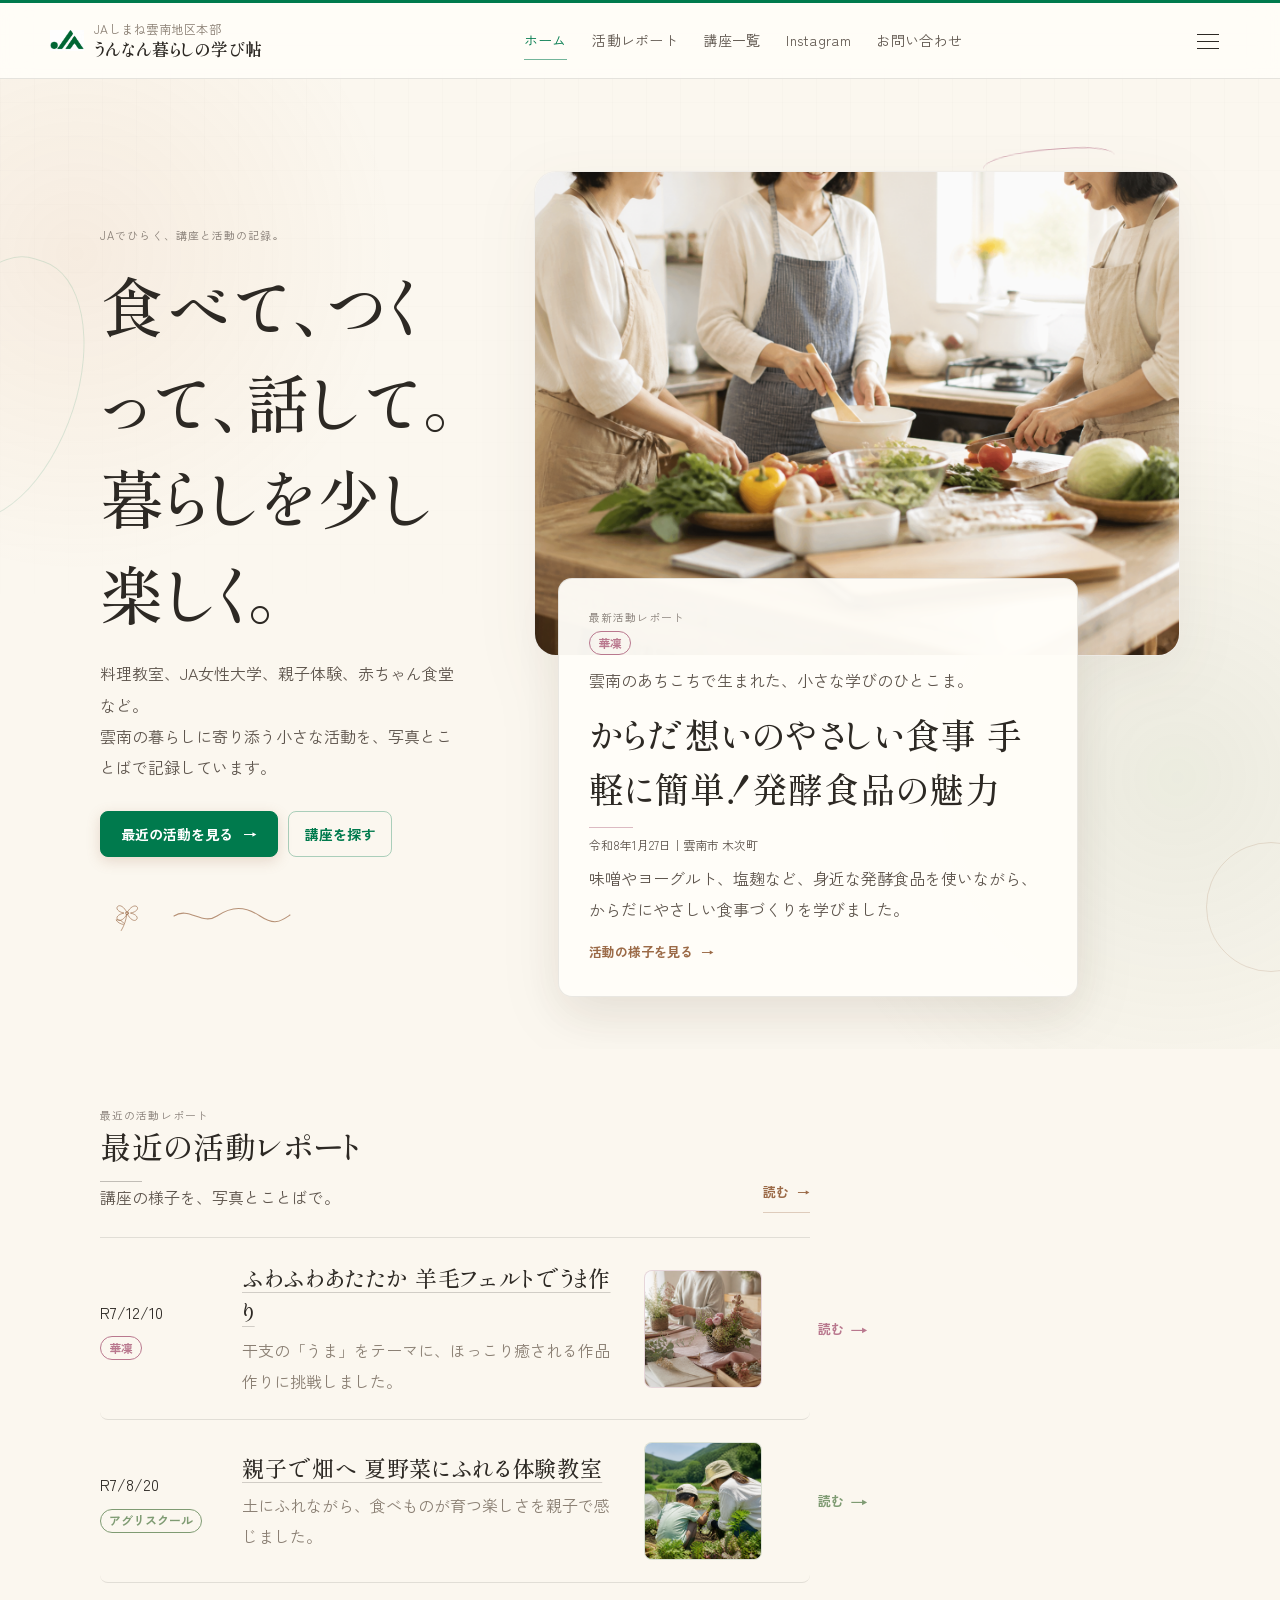
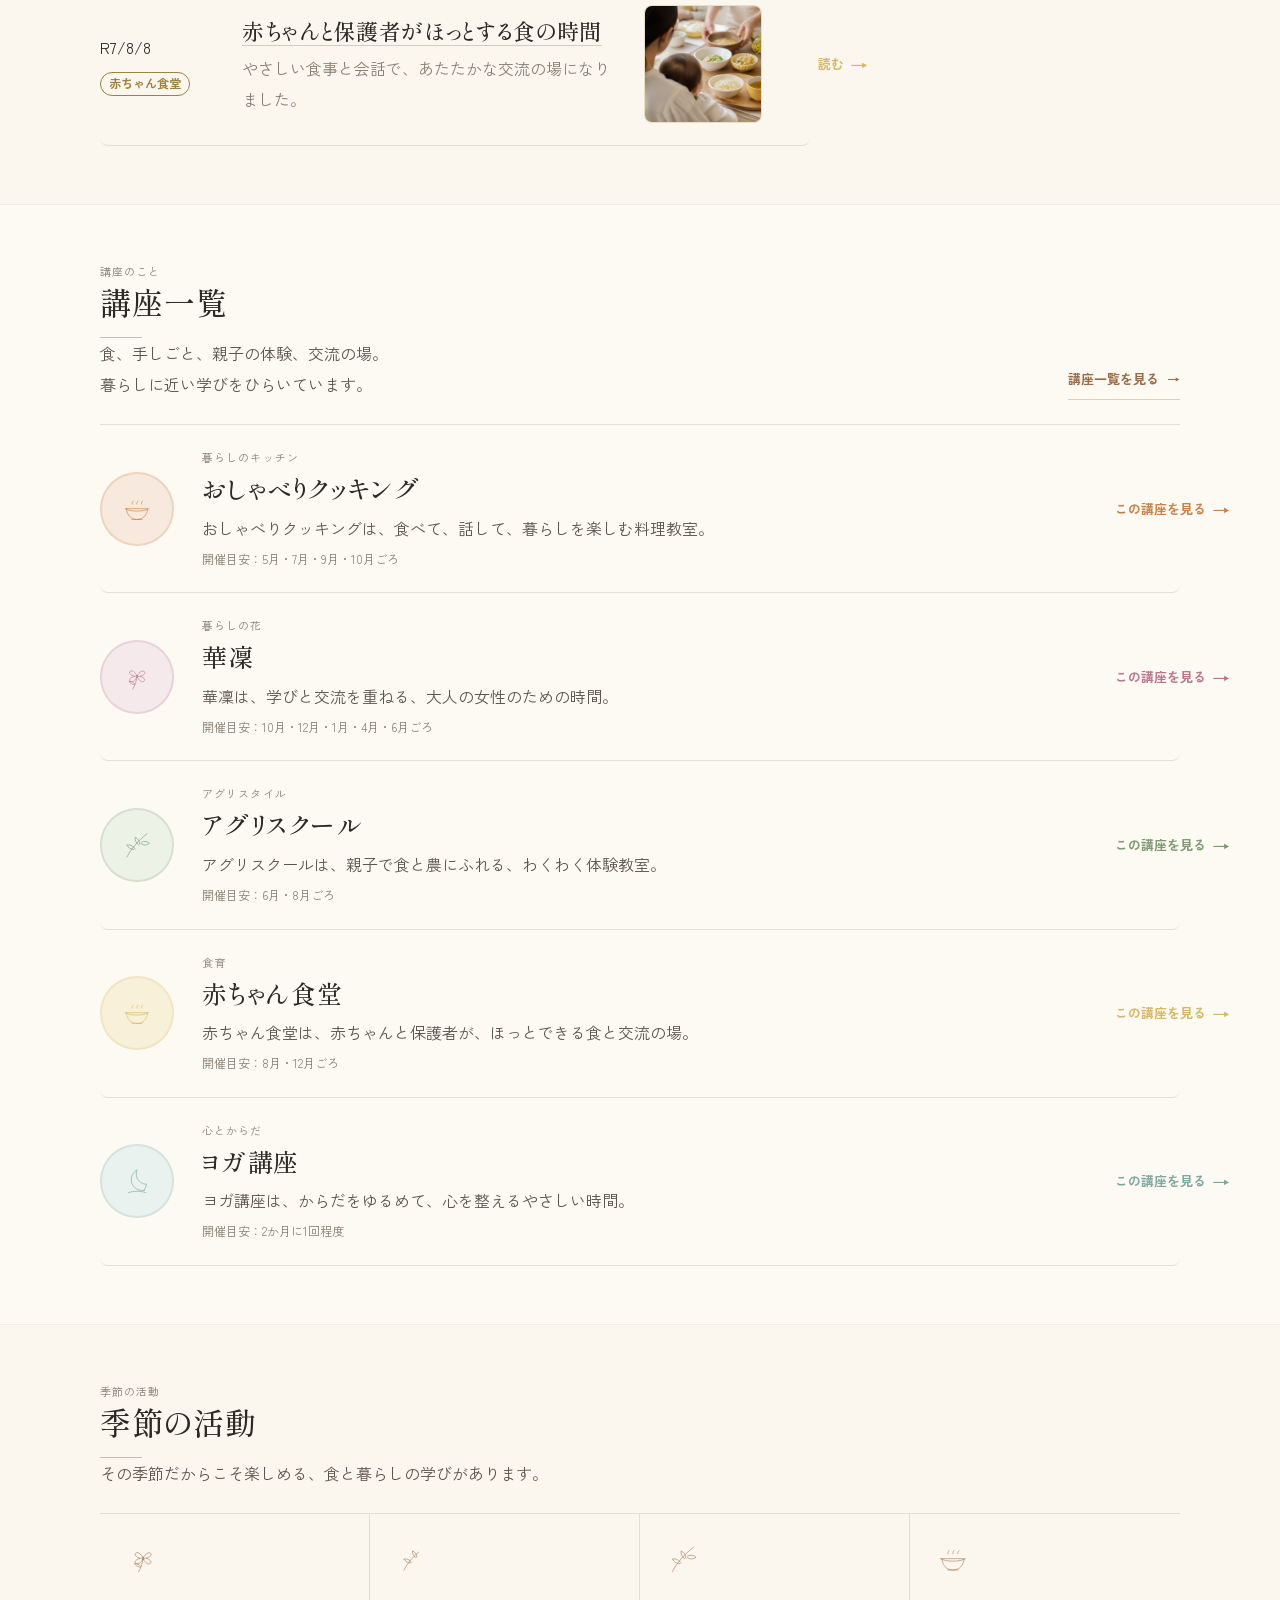
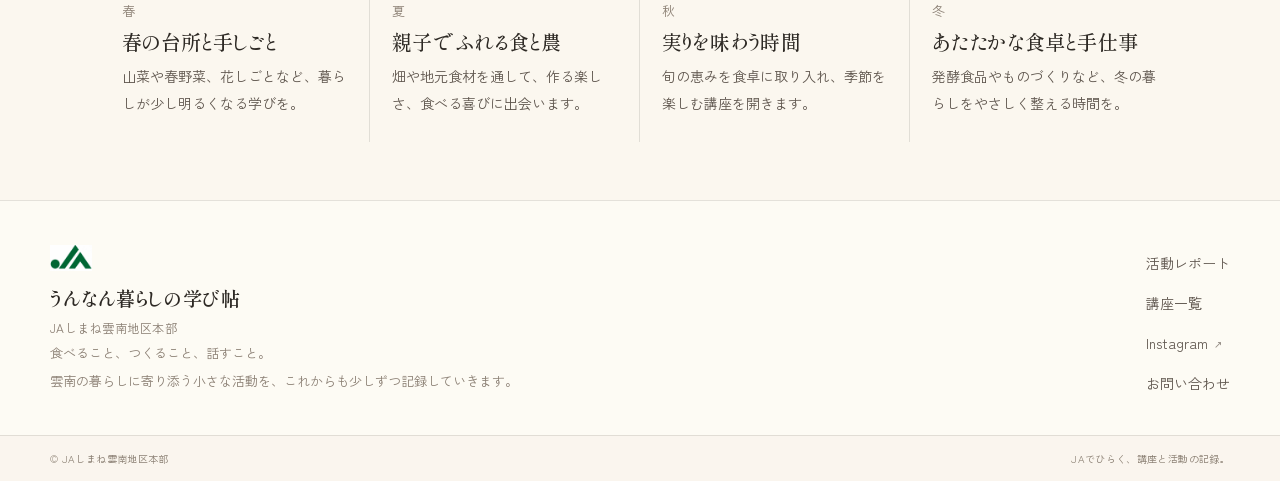
==== commit 28d033a1: "管理ログインページを追加（admin/）・一覧メタ行を1行化・管理リンクをログインページ経由に Co-Authored-By: Claude Fable 5 <noreply@anthropic.co" ====
--- a/index.html
+++ b/index.html
@@ -336,7 +336,7 @@
        このURLを外す・空にすると data.js 同梱のサンプルデータで表示します。 -->
   <script>
     window.LEARNING_DATA_URL = "https://script.google.com/macros/s/AKfycbzBBz-yblFop0MwRkPhVc04i-c4s7ERwGhSbIxobxYdKeJ8aN7dman0VWMcrBsDC6qzqA/exec";
-    window.LEARNING_ADMIN_URL = window.LEARNING_DATA_URL + "?page=admin";
+    window.LEARNING_ADMIN_URL = "./admin/";
   </script>
   <script src="data.js?v=20260710-admin-fallback"></script>
   <script src="app.js?v=20260710-admin-fallback"></script>
